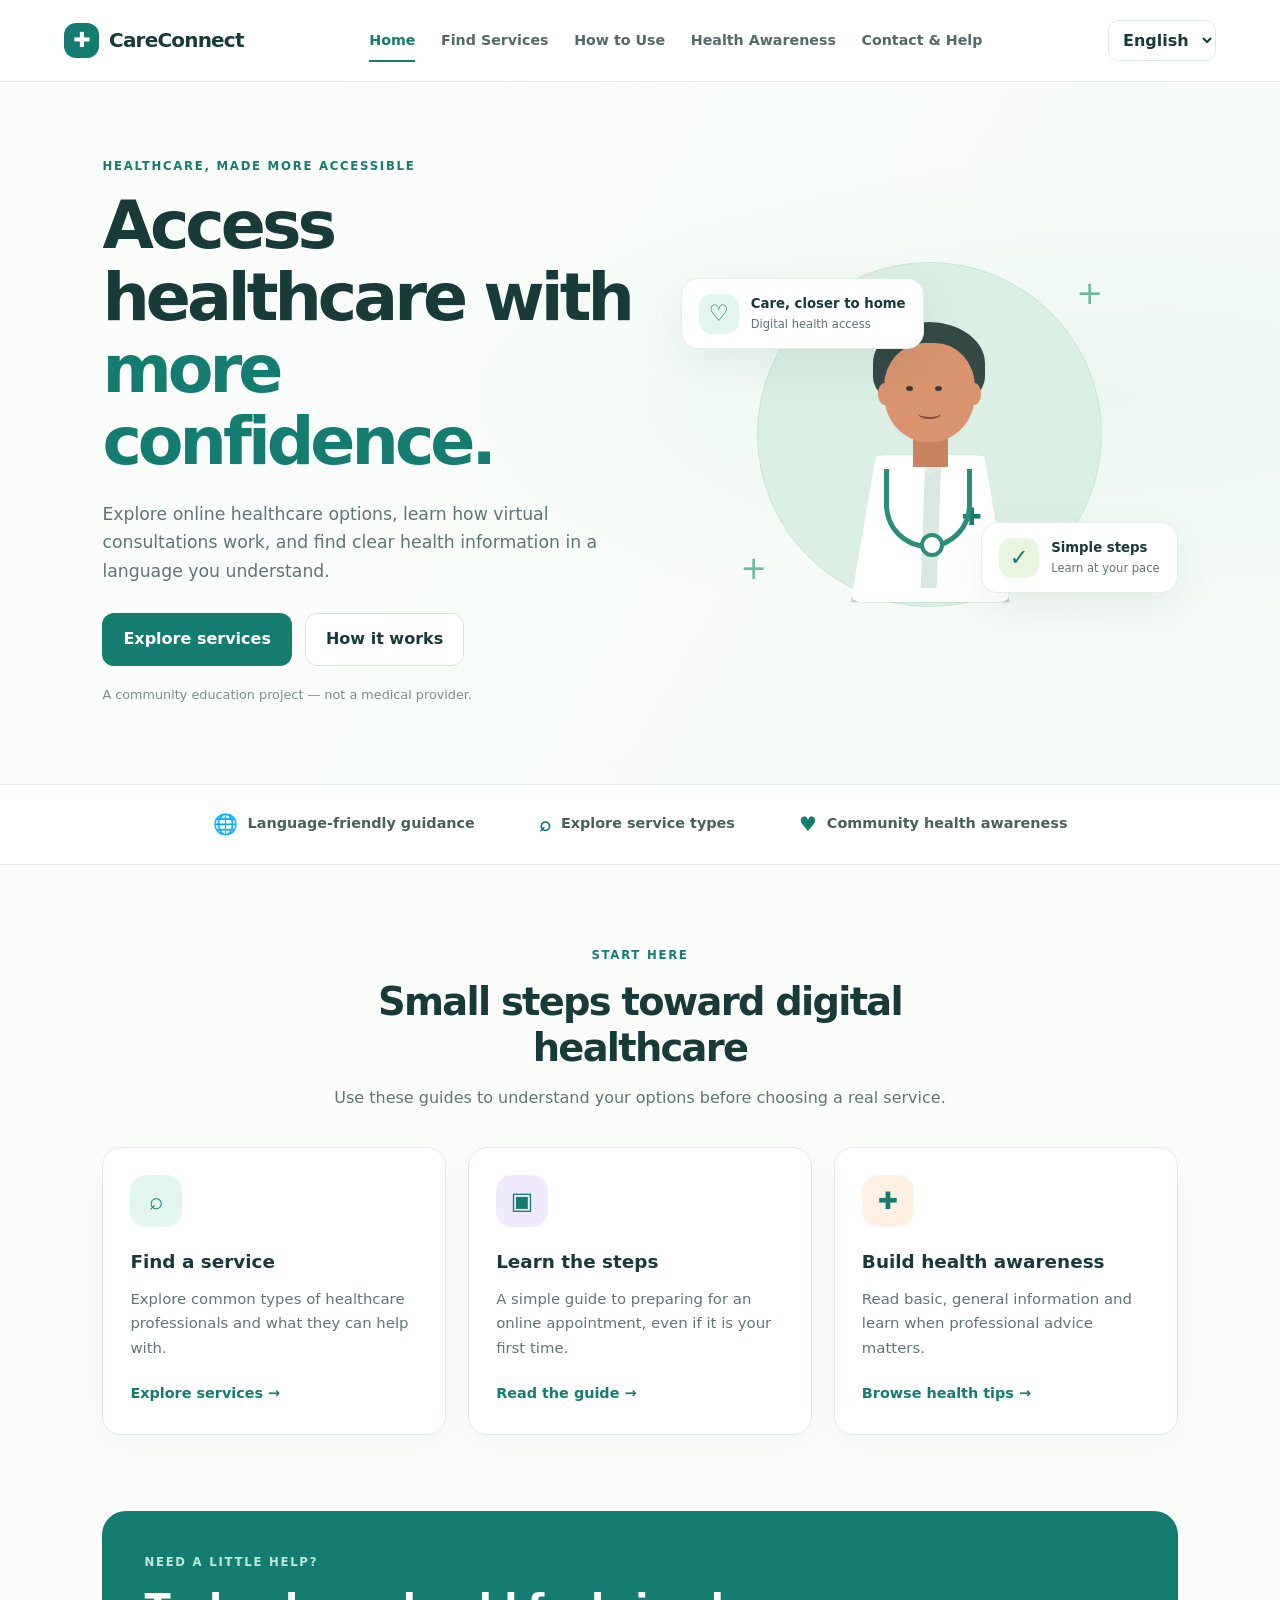
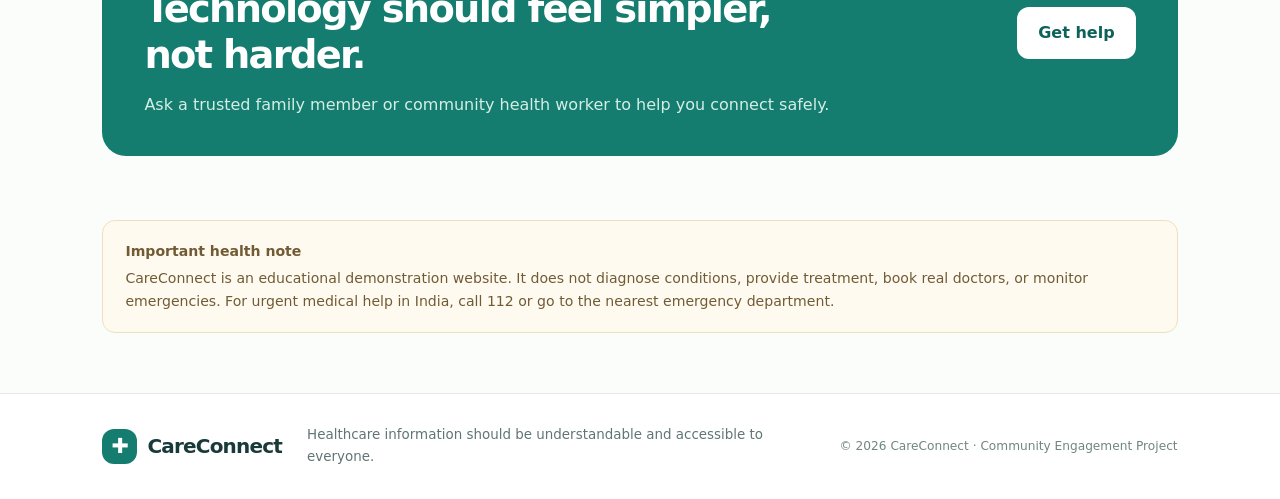
==== index.html @ b83cb115 "Website" ====
<!DOCTYPE html>
<html lang="en">
<head>
  <meta charset="UTF-8"><meta name="viewport" content="width=device-width, initial-scale=1.0">
  <meta name="description" content="CareConnect helps communities find online healthcare information and prepare for virtual consultations.">
  <title>CareConnect | Healthcare for Everyone</title><link rel="stylesheet" href="styles.css">
</head>
<body>
<header class="site-header"><a class="brand" href="index.html"><span class="brand-mark">✚</span> CareConnect</a>
<nav class="nav" id="mainNav"><a class="active" href="index.html" data-i18n="navHome">Home</a><a href="services.html" data-i18n="navServices">Find Services</a><a href="how-to-use.html" data-i18n="navHow">How to Use</a><a href="awareness.html" data-i18n="navAwareness">Health Awareness</a><a href="contact.html" data-i18n="navContact">Contact & Help</a></nav>
<div class="header-actions"><label class="sr-only" for="languageSelect">Language</label><select id="languageSelect" aria-label="Choose language"><option value="en">English</option><option value="hi">हिन्दी</option><option value="mr">मराठी</option></select><button class="menu-toggle" id="menuToggle" aria-label="Toggle navigation">☰</button></div></header>
<main>
<section class="hero"><div class="hero-copy"><span class="eyebrow" data-i18n="heroEyebrow">HEALTHCARE, MADE MORE ACCESSIBLE</span><h1 data-i18n="heroTitle">Access healthcare with <span>more confidence.</span></h1><p data-i18n="heroText">Explore online healthcare options, learn how virtual consultations work, and find clear health information in a language you understand.</p><div class="hero-actions"><a class="btn btn-primary" href="services.html" data-i18n="findCare">Explore services <span>→</span></a><a class="btn btn-outline" href="how-to-use.html" data-i18n="howWorks">How it works</a></div><p class="small-note" data-i18n="heroNote">A community education project — not a medical provider.</p></div><div class="hero-art" aria-hidden="true"><div class="art-circle"></div><div class="health-card card-top"><span class="card-icon">♡</span><div><strong>Care, closer to home</strong><small>Digital health access</small></div></div><div class="doctor-illustration"><div class="doctor-hair"></div><div class="doctor-face"><div class="eyes"></div><div class="smile"></div></div><div class="doctor-neck"></div><div class="doctor-coat"><span>✚</span></div><div class="stethoscope"></div></div><div class="health-card card-bottom"><span class="check-icon">✓</span><div><strong>Simple steps</strong><small>Learn at your pace</small></div></div><div class="plus plus-one">+</div><div class="plus plus-two">+</div></div></section>
<section class="trust-strip"><div><span class="trust-icon">🌐</span><span data-i18n="trust1">Language-friendly guidance</span></div><div><span class="trust-icon">⌕</span><span data-i18n="trust2">Explore service types</span></div><div><span class="trust-icon">♥</span><span data-i18n="trust3">Community health awareness</span></div></section>
<section class="section"><div class="section-heading"><span class="eyebrow" data-i18n="startHere">START HERE</span><h2 data-i18n="homeCardsTitle">Small steps toward digital healthcare</h2><p data-i18n="homeCardsText">Use these guides to understand your options before choosing a real service.</p></div><div class="feature-grid"><article class="feature-card"><div class="feature-icon mint">⌕</div><h3 data-i18n="card1Title">Find a service</h3><p data-i18n="card1Text">Explore common types of healthcare professionals and what they can help with.</p><a href="services.html" class="text-link" data-i18n="learnMore">Explore services →</a></article><article class="feature-card"><div class="feature-icon lavender">▣</div><h3 data-i18n="card2Title">Learn the steps</h3><p data-i18n="card2Text">A simple guide to preparing for an online appointment, even if it is your first time.</p><a href="how-to-use.html" class="text-link" data-i18n="readGuide">Read the guide →</a></article><article class="feature-card"><div class="feature-icon peach">✚</div><h3 data-i18n="card3Title">Build health awareness</h3><p data-i18n="card3Text">Read basic, general information and learn when professional advice matters.</p><a href="awareness.html" class="text-link" data-i18n="browseTips">Browse health tips →</a></article></div></section>
<section class="callout"><div><span class="eyebrow" data-i18n="needHelp">NEED A LITTLE HELP?</span><h2 data-i18n="calloutTitle">Technology should feel simpler, not harder.</h2><p data-i18n="calloutText">Ask a trusted family member or community health worker to help you connect safely.</p></div><a class="btn btn-light" href="contact.html" data-i18n="getHelp">Get help</a></section>
<section class="disclaimer"><strong data-i18n="important">Important health note</strong><p data-i18n="disclaimerText">CareConnect is an educational demonstration website. It does not diagnose conditions, provide treatment, book real doctors, or monitor emergencies. For urgent medical help in India, call 112 or go to the nearest emergency department.</p></section>
</main><footer class="site-footer"><a class="brand" href="index.html"><span class="brand-mark">✚</span> CareConnect</a><p data-i18n="footerText">Healthcare information should be understandable and accessible to everyone.</p><small>© 2026 CareConnect · Community Engagement Project</small></footer><script src="script.js"></script></body></html>
---- styles.css ----
:root{--ink:#183b39;--muted:#607574;--green:#147d70;--green-dark:#0d6259;--mint:#e3f5ef;--paper:#fbfdfb;--line:#e1eae6;--white:#fff;--peach:#fff0e4;--lavender:#f0eaff;--blue:#e8f2ff;--shadow:0 16px 45px rgba(24,59,57,.08)}*{box-sizing:border-box}html{scroll-behavior:smooth}body{margin:0;font-family:Inter,ui-sans-serif,system-ui,-apple-system,BlinkMacSystemFont,"Segoe UI",sans-serif;color:var(--ink);background:var(--paper);line-height:1.65}a{color:inherit;text-decoration:none}button,input,select,textarea{font:inherit}.site-header{height:auto;min-height:82px;padding:16px clamp(18px,5vw,76px);display:flex;align-items:center;justify-content:space-between;gap:24px;background:rgba(255,255,255,.94);border-bottom:1px solid var(--line);position:sticky;top:0;z-index:20;backdrop-filter:blur(14px)}.brand{display:inline-flex;align-items:center;gap:10px;font-weight:850;font-size:1.25rem;letter-spacing:-.04em;white-space:nowrap}.brand-mark{width:35px;height:35px;display:grid;place-items:center;color:#fff;background:var(--green);border-radius:12px;font-size:1.3rem}.nav{display:flex;align-items:center;gap:clamp(12px,2vw,28px)}.nav a{font-size:.89rem;color:#536b68;font-weight:650;white-space:nowrap}.nav a:hover,.nav a.active{color:var(--green)}.nav a.active{position:relative}.nav a.active:after{content:"";position:absolute;height:2px;background:var(--green);left:0;right:0;bottom:-10px}.header-actions{display:flex;align-items:center;gap:10px}.header-actions select{padding:9px 10px;border:1px solid var(--line);border-radius:10px;background:white;color:var(--ink);font-weight:650}.menu-toggle{display:none;border:1px solid var(--line);background:white;border-radius:10px;padding:8px 11px;color:var(--ink)}.hero{padding:70px clamp(20px,8vw,120px) 66px;display:grid;grid-template-columns:1.04fr .96fr;align-items:center;gap:40px;overflow:hidden;background:radial-gradient(ellipse at 86% 45%,#eaf7f0 0,transparent 43%),linear-gradient(120deg,#fbfdfb,#f6fbf8)}.hero-copy{max-width:610px}.eyebrow{font-size:.73rem;letter-spacing:.15em;font-weight:850;color:var(--green);display:inline-block;margin-bottom:14px}.hero h1,.page-hero h1{font-size:clamp(2.55rem,5.2vw,4.7rem);line-height:1.08;letter-spacing:-.06em;margin:0 0 22px;font-weight:850}.hero h1 span{color:var(--green)}.hero-copy>p,.page-hero>p{font-size:1.08rem;color:var(--muted);max-width:570px}.hero-actions{display:flex;gap:13px;flex-wrap:wrap;margin:28px 0 18px}.btn{display:inline-flex;justify-content:center;align-items:center;gap:10px;padding:12px 20px;border-radius:12px;border:1px solid transparent;font-weight:750;cursor:pointer;transition:transform .18s,background .18s}.btn:hover{transform:translateY(-2px)}.btn-primary{background:var(--green);color:white}.btn-primary:hover{background:var(--green-dark)}.btn-outline{background:white;color:var(--ink);border-color:#d6e4dd}.btn-light{background:white;color:var(--green-dark)}.small-note{font-size:.8rem!important;color:#7b908b!important}.hero-art{height:405px;position:relative;display:grid;place-items:center}.art-circle{position:absolute;width:345px;height:345px;border-radius:50%;background:#dcefe5;border:1px solid #c9e5d6}.doctor-illustration{position:relative;width:185px;height:285px;z-index:2;margin-top:60px}.doctor-hair{position:absolute;width:112px;height:83px;top:0;left:36px;background:#344a45;border-radius:52% 52% 35% 35%;z-index:2}.doctor-face{position:absolute;top:21px;left:47px;width:91px;height:99px;background:#d9946f;border-radius:44% 44% 48% 48%;z-index:3}.doctor-face:before{content:"";position:absolute;left:-6px;top:40px;width:13px;height:22px;background:#d9946f;border-radius:50%}.doctor-face:after{content:"";position:absolute;right:-6px;top:40px;width:13px;height:22px;background:#d9946f;border-radius:50%}.eyes{position:absolute;top:43px;left:22px;width:7px;height:5px;background:#3e3b35;border-radius:50%;box-shadow:29px 0 #3e3b35}.smile{position:absolute;left:34px;top:65px;width:23px;height:11px;border-bottom:2px solid #814d3d;border-radius:0 0 50% 50%}.doctor-neck{position:absolute;top:108px;left:76px;width:35px;height:37px;background:#c98361;z-index:1}.doctor-coat{position:absolute;top:133px;left:14px;width:159px;height:147px;background:#fff;border-radius:35px 35px 9px 9px;clip-path:polygon(16% 0,39% 0,50% 13%,61% 0,84% 0,100% 100%,0 100%);box-shadow:0 10px 20px #8cb7a0}.doctor-coat:before{content:"";position:absolute;left:72px;top:3px;width:16px;height:130px;background:#d9e8e0;transform:rotate(2deg)}.doctor-coat span{position:absolute;top:43px;right:28px;color:var(--green);font-size:1.5rem}.stethoscope{position:absolute;z-index:4;top:147px;left:47px;width:88px;height:80px;border:5px solid #2c8d7c;border-top:0;border-radius:0 0 45px 45px}.stethoscope:after{content:"";position:absolute;width:16px;height:16px;border:4px solid #2c8d7c;border-radius:50%;bottom:-13px;left:31px;background:#fff}.health-card{position:absolute;z-index:5;background:#fff;border:1px solid #e4eee8;border-radius:17px;padding:14px 17px;box-shadow:var(--shadow);display:flex;gap:12px;align-items:center}.health-card strong,.health-card small{display:block}.health-card strong{font-size:.83rem}.health-card small{font-size:.72rem;color:var(--muted)}.card-top{top:46px;left:0}.card-bottom{right:0;bottom:44px}.card-icon,.check-icon{display:grid;place-items:center;width:40px;height:40px;border-radius:13px;background:var(--mint);color:var(--green);font-size:1.4rem}.check-icon{background:#e8f5df}.plus{position:absolute;color:#6dbba3;font-size:2rem;font-weight:300}.plus-one{right:15%;top:35px}.plus-two{left:12%;bottom:42px}.trust-strip{display:flex;justify-content:center;gap:clamp(20px,5vw,75px);padding:23px 20px;border-top:1px solid var(--line);border-bottom:1px solid var(--line);background:white;flex-wrap:wrap}.trust-strip>div{display:flex;align-items:center;gap:10px;font-size:.9rem;color:#48615d;font-weight:700}.trust-icon{color:var(--green);font-size:1.25rem}.section{padding:76px clamp(20px,8vw,120px)}.section-heading{text-align:center;max-width:680px;margin:0 auto 36px}.section-heading h2,.callout h2,.info-panel h2{font-size:clamp(1.8rem,3vw,2.65rem);line-height:1.2;letter-spacing:-.045em;margin:0 0 14px}.section-heading p,.callout p,.info-panel p{color:var(--muted);margin:0}.feature-grid{display:grid;grid-template-columns:repeat(3,1fr);gap:22px}.feature-card,.service-card{padding:27px;border:1px solid var(--line);background:#fff;border-radius:19px;box-shadow:0 8px 30px rgba(24,59,57,.035)}.feature-icon,.service-icon{width:52px;height:52px;border-radius:16px;display:grid;place-items:center;font-size:1.5rem;color:var(--green);margin-bottom:20px}.mint{background:var(--mint)}.lavender{background:var(--lavender)}.peach{background:var(--peach)}.blue{background:var(--blue)}.feature-card h3{font-size:1.15rem;margin:0 0 9px}.feature-card p,.service-card p{color:var(--muted);font-size:.93rem;margin:0 0 20px}.text-link{color:var(--green);font-weight:800;font-size:.9rem}.callout{margin:0 clamp(20px,8vw,120px) 64px;background:var(--green);border-radius:24px;padding:37px 42px;color:white;display:flex;align-items:center;justify-content:space-between;gap:30px}.callout .eyebrow{color:#c0e9d8}.callout h2{max-width:660px}.callout p{color:#d5eee5;max-width:700px}.disclaimer{margin:0 clamp(20px,8vw,120px) 60px;padding:19px 22px;border-radius:13px;border:1px solid #f0dfbd;background:#fffaf0;color:#715b34;font-size:.88rem}.disclaimer p{margin:4px 0 0}.site-footer{border-top:1px solid var(--line);padding:30px clamp(20px,8vw,120px);display:grid;grid-template-columns:auto 1fr auto;align-items:center;gap:25px;background:white}.site-footer p{color:var(--muted);font-size:.84rem;margin:0}.site-footer small{color:#718681;font-size:.76rem}.page-hero{text-align:center;padding:70px 20px 54px;background:radial-gradient(ellipse at 50% 0,#e7f6ed 0,transparent 65%)}.page-hero h1{font-size:clamp(2.4rem,5vw,3.8rem);max-width:850px;margin:0 auto 16px}.page-hero>p{max-width:690px;margin:0 auto}.services-section{padding-top:25px}.search-panel{max-width:820px;margin:0 auto 32px;padding:23px;background:white;border:1px solid var(--line);border-radius:18px}.search-panel>label,.contact-form label{display:block;font-size:.88rem;font-weight:800;margin-bottom:8px}.search-row{display:flex;align-items:center;gap:10px}.search-row>span{font-size:1.6rem;color:var(--green)}.search-row input{flex:1;min-width:0;border:0;outline:0;padding:12px 4px;color:var(--ink)}.search-row input:focus{outline:2px solid #a8d8c6;outline-offset:4px;border-radius:5px}.muted{font-size:.8rem;color:var(--muted);margin:8px 0 0}.service-grid{display:grid;grid-template-columns:repeat(3,1fr);gap:18px}.service-card h2{font-size:1.1rem;margin:0 0 9px}.service-card p{min-height:90px}.tag{display:inline-block;border-radius:30px;background:#f0f7f3;color:#3d7667;padding:5px 10px;font-size:.72rem;font-weight:800}.empty-state{text-align:center;padding:45px;color:var(--muted)}.steps-list{max-width:900px;margin:0 auto;display:grid;gap:16px}.step-card{display:grid;grid-template-columns:55px 60px 1fr;gap:20px;align-items:center;padding:24px;border:1px solid var(--line);border-radius:18px;background:white}.step-number{font-weight:900;color:#7eb7a2;font-size:1.15rem}.step-symbol{width:56px;height:56px;display:grid;place-items:center;background:var(--mint);border-radius:17px;font-size:1.5rem}.step-card h2{font-size:1.13rem;margin:0 0 5px}.step-card p{color:var(--muted);margin:0;font-size:.92rem}.two-col{display:grid;grid-template-columns:1fr 1fr;gap:22px;padding-top:0}.info-panel{padding:30px;border-radius:20px;background:white;border:1px solid var(--line)}.info-panel ul{padding-left:20px;color:var(--muted)}.info-panel li{margin:10px 0}.soft-panel{background:#eef8f2}.two-col+.disclaimer{margin-top:0}.awareness-grid{display:grid;grid-template-columns:repeat(2,1fr);gap:22px}.awareness-card{border:1px solid var(--line);background:white;border-radius:20px;overflow:hidden}.awareness-art{height:155px;display:grid;place-items:center;font-size:3.4rem}.fever-art{background:#fff0e4}.diabetes-art{background:#e4f4ed}.hygiene-art{background:#f0eaff}.mental-art{background:#e8f2ff}.awareness-content{padding:25px}.awareness-content h2{font-size:1.25rem;margin:12px 0 8px}.awareness-content>p,.awareness-content details p{color:var(--muted);font-size:.92rem}.awareness-content details{border-top:1px solid var(--line);padding-top:12px;margin-top:15px}.awareness-content summary{cursor:pointer;font-weight:800;color:var(--green);font-size:.88rem}.contact-layout{padding-top:20px;display:grid;grid-template-columns:1.15fr .85fr;gap:28px;align-items:start}.contact-form{padding:30px;border:1px solid var(--line);border-radius:20px;background:white;box-shadow:var(--shadow)}.form-heading h2{font-size:1.5rem;margin:0 0 6px}.form-heading p{font-size:.85rem;color:var(--muted);margin:0 0 25px}.contact-form input,.contact-form select,.contact-form textarea{width:100%;padding:12px 13px;border:1px solid #dbe6e0;border-radius:10px;background:#fff;margin:0 0 18px;color:var(--ink)}.contact-form input:focus,.contact-form select:focus,.contact-form textarea:focus{outline:2px solid #a8d8c6;border-color:transparent}.contact-form textarea{resize:vertical}.contact-form button{width:100%}.form-status{font-size:.9rem;color:var(--green);font-weight:700}.contact-side{display:grid;gap:17px}.help-card{padding:24px;border:1px solid var(--line);background:white;border-radius:18px}.side-icon{font-size:1.7rem}.help-card h2{font-size:1.15rem;margin:8px 0}.help-card p,.help-card small{font-size:.88rem;color:var(--muted)}.emergency-card{background:#fff8f1;border-color:#f3dfca}.emergency-number{display:inline-block;font-size:2rem;font-weight:900;color:#a54c25;margin:0 0 8px}.sr-only{position:absolute;width:1px;height:1px;padding:0;margin:-1px;overflow:hidden;clip:rect(0,0,0,0);white-space:nowrap;border:0}[hidden]{display:none!important} @media(max-width:1050px){.site-header{flex-wrap:wrap}.nav{order:3;width:100%;justify-content:center}.hero{padding-top:55px}.service-grid{grid-template-columns:repeat(2,1fr)}.site-footer{grid-template-columns:1fr 1fr}.site-footer small{grid-column:1/-1}}@media(max-width:720px){.site-header{min-height:72px;padding:12px 18px;flex-wrap:nowrap}.header-actions{margin-left:auto}.menu-toggle{display:block}.nav{display:none;order:4;width:100%;flex-direction:column;align-items:stretch;gap:0;padding:6px 0 10px}.nav.open{display:flex}.nav a{padding:11px 4px;border-top:1px solid var(--line)}.nav a.active:after{display:none}.site-header:has(.nav.open){flex-wrap:wrap}.site-header:has(.nav.open) .nav{order:3}.hero{grid-template-columns:1fr;padding:48px 22px 35px;gap:5px}.hero h1{font-size:clamp(2.5rem,12vw,3.7rem)}.hero-art{height:335px;max-width:460px;width:100%;margin:auto;transform:scale(.88);transform-origin:center top}.art-circle{width:290px;height:290px}.doctor-illustration{transform:scale(.9)}.card-top{left:0;top:30px}.card-bottom{right:0;bottom:30px}.trust-strip{justify-content:flex-start;padding:20px 24px;gap:15px;flex-direction:column}.section{padding:55px 20px}.feature-grid,.service-grid,.awareness-grid,.two-col,.contact-layout{grid-template-columns:1fr}.service-card p{min-height:0}.callout{margin:0 20px 40px;padding:28px 25px;align-items:flex-start;flex-direction:column}.disclaimer{margin:0 20px 40px}.page-hero{padding:52px 22px 38px}.step-card{grid-template-columns:38px 48px 1fr;gap:12px;padding:18px 14px}.step-symbol{width:46px;height:46px;font-size:1.2rem}.step-card h2{font-size:1rem}.step-card p{font-size:.86rem}.site-footer{grid-template-columns:1fr;gap:12px;padding:25px 20px}.site-footer small{grid-column:auto}.contact-form{padding:22px}.search-panel{padding:17px}.search-row{flex-wrap:wrap}.search-row input{flex:1 1 65%}.search-row .btn{padding:8px 12px}}@media(prefers-reduced-motion:reduce){html{scroll-behavior:auto}*,*:before,*:after{transition:none!important}}
.appointment-demo{margin:38px auto 0;max-width:1050px;padding:30px;border:1px solid var(--line);border-radius:20px;background:#f0f8f3;display:grid;grid-template-columns:1fr 1fr;gap:30px;align-items:start}.appointment-demo h2{font-size:1.7rem;line-height:1.2;letter-spacing:-.04em;margin:0 0 12px}.appointment-demo p{color:var(--muted);font-size:.93rem}.appointment-form{display:grid;gap:8px}.appointment-form label{font-size:.85rem;font-weight:800}.appointment-form input,.appointment-form select{width:100%;padding:11px 12px;border:1px solid #d6e4dd;border-radius:10px;background:white;color:var(--ink);margin-bottom:8px}.modal-backdrop{position:fixed;inset:0;z-index:100;background:rgba(13,38,34,.55);display:grid;place-items:center;padding:20px}.modal-card{position:relative;max-width:430px;width:100%;background:white;border-radius:22px;padding:34px;text-align:center;box-shadow:0 24px 80px rgba(0,0,0,.2)}.modal-success{margin:0 auto 15px;width:58px;height:58px;border-radius:50%;display:grid;place-items:center;background:var(--mint);color:var(--green);font-size:2rem;font-weight:900}.modal-card h2{margin:0 0 10px}.modal-card p{color:var(--muted)}.modal-close{position:absolute;right:13px;top:10px;border:0;background:transparent;font-size:1.8rem;color:var(--muted);cursor:pointer}.modal-card .btn{margin-top:10px;min-width:120px}
@media(max-width:720px){.appointment-demo{grid-template-columns:1fr;padding:22px;margin-top:28px}}
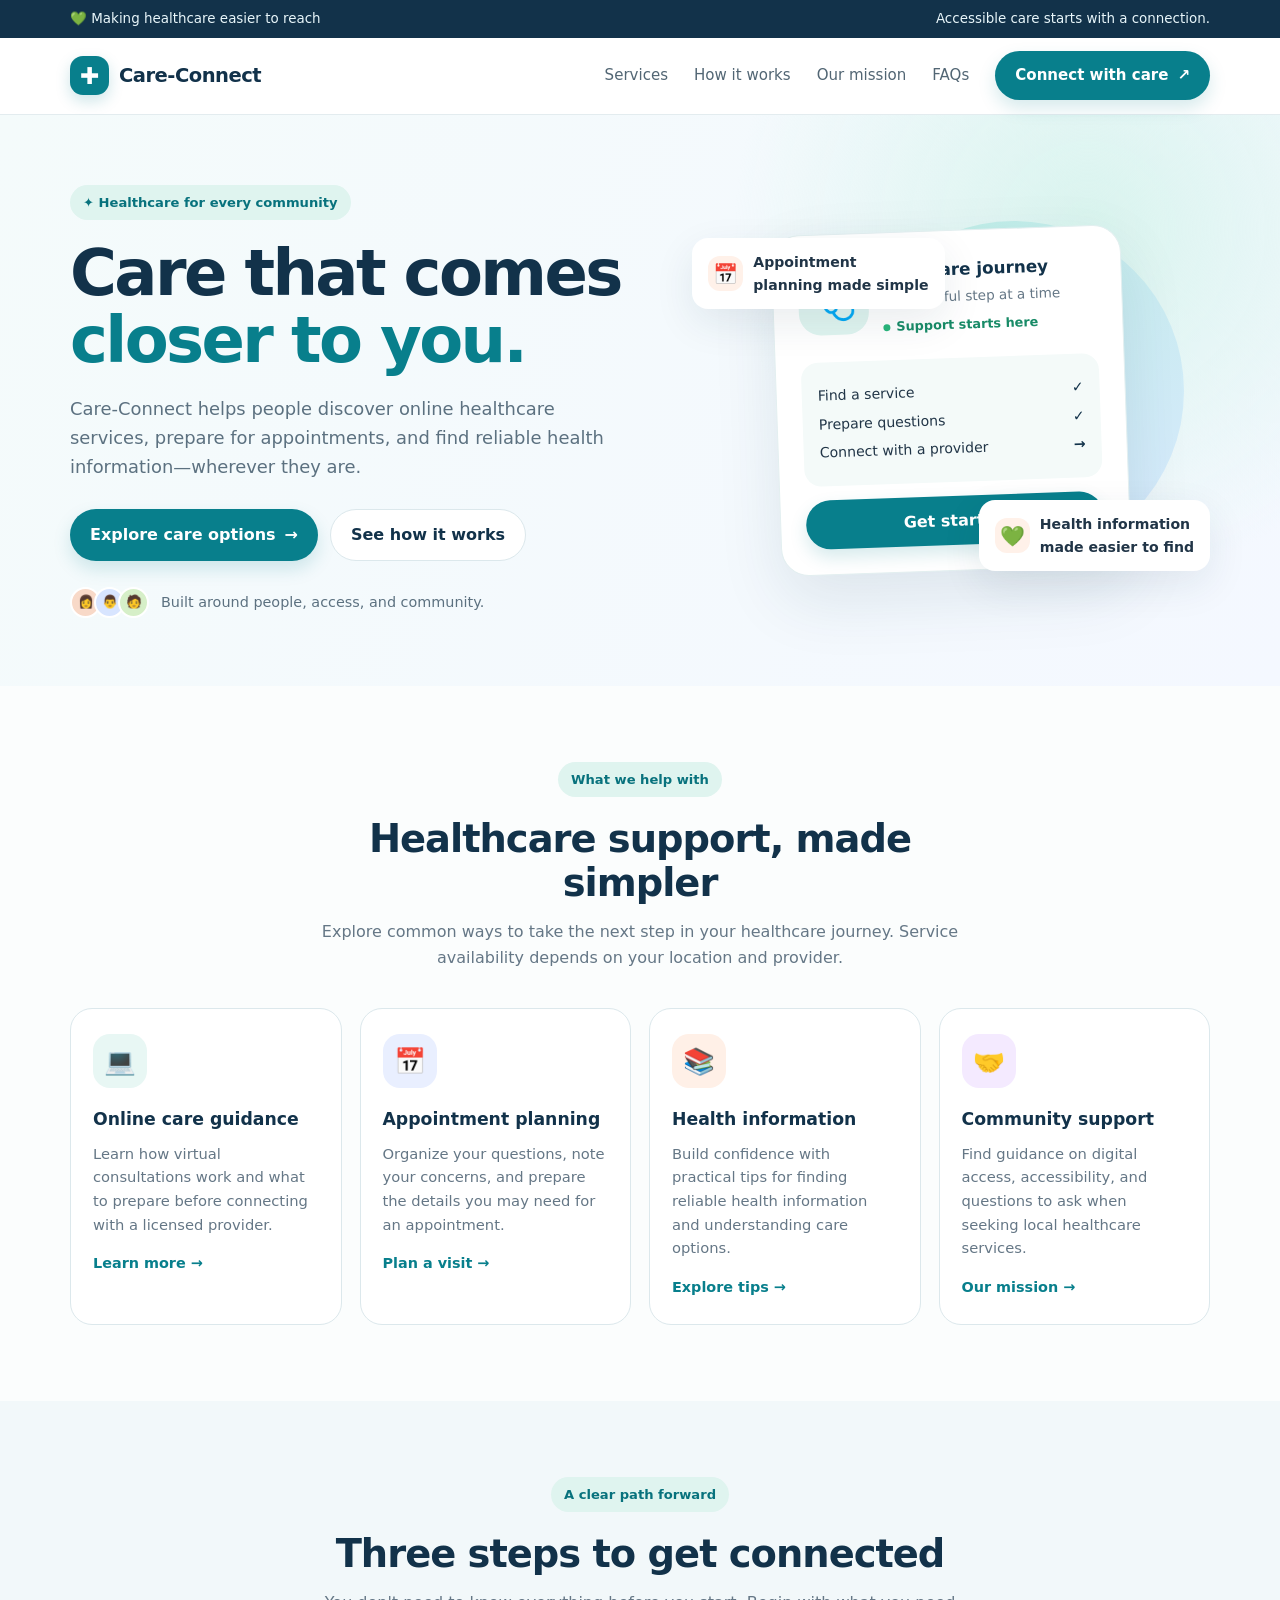
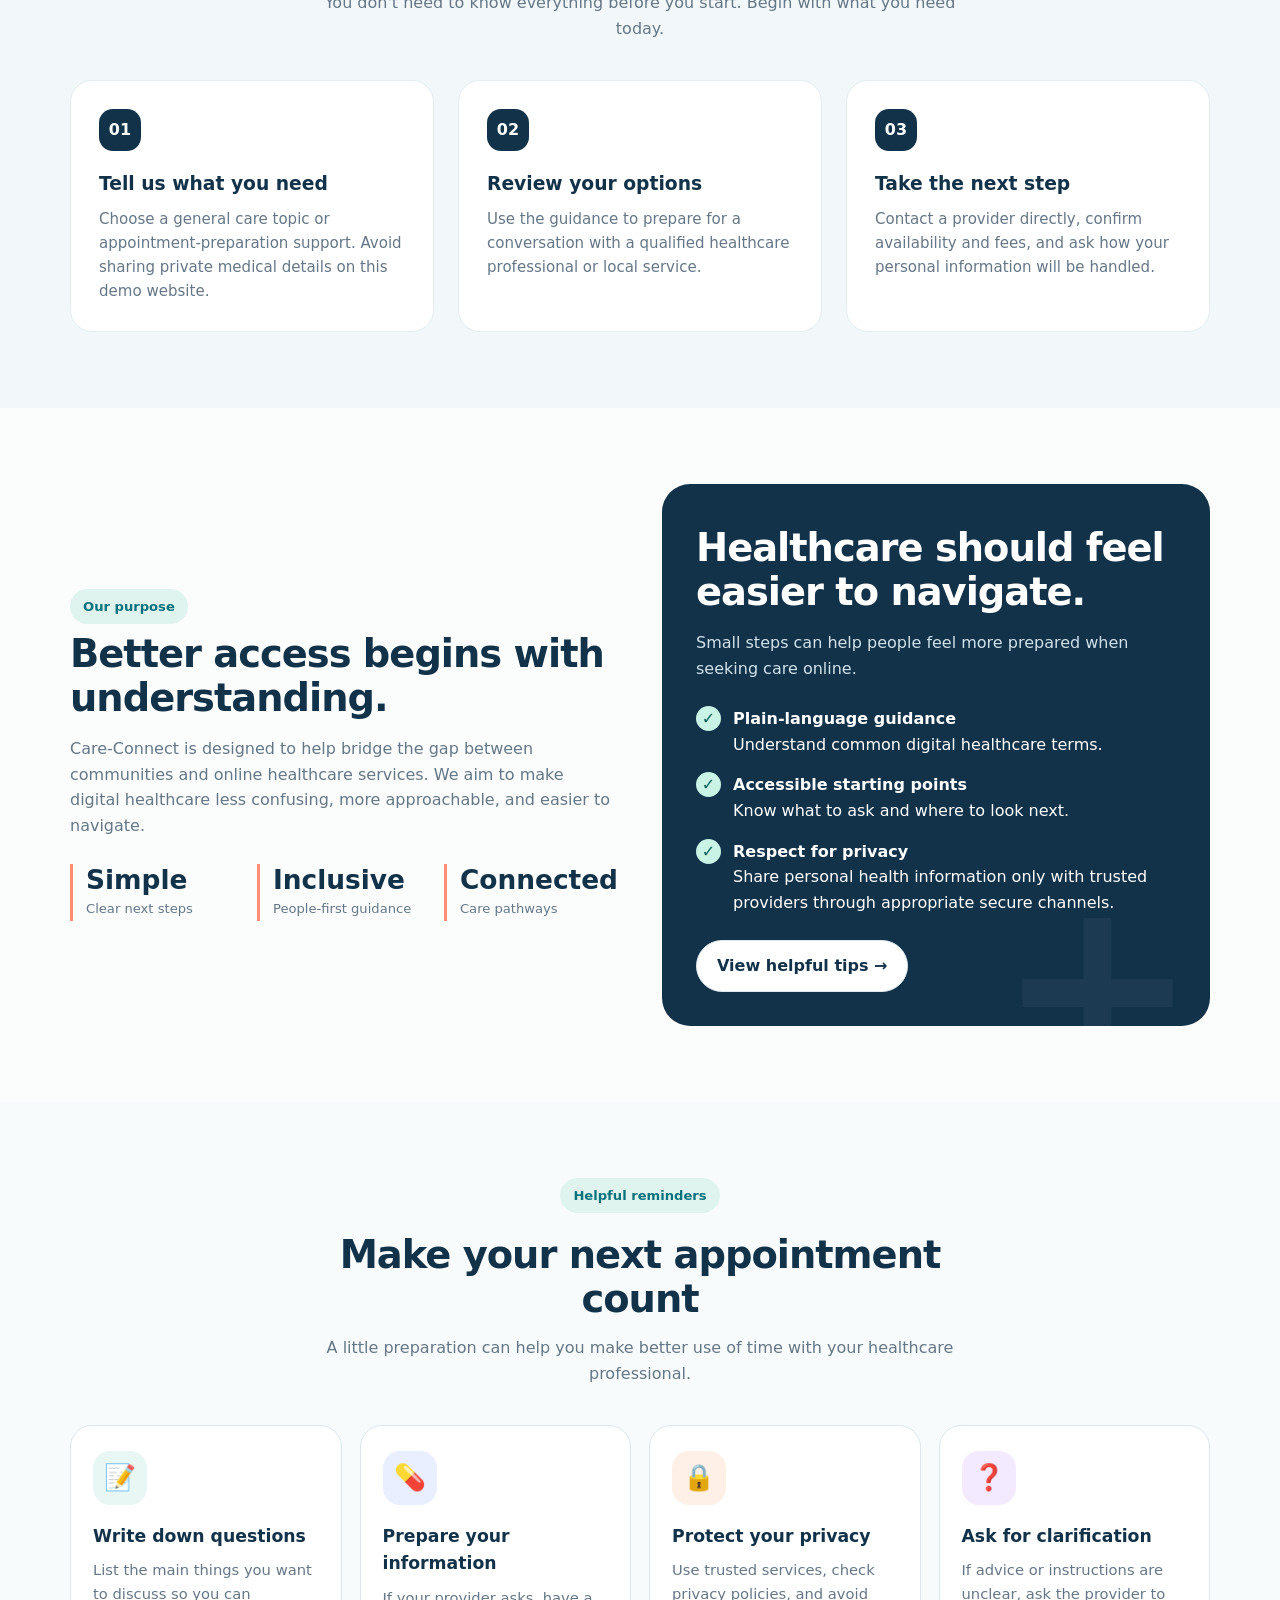
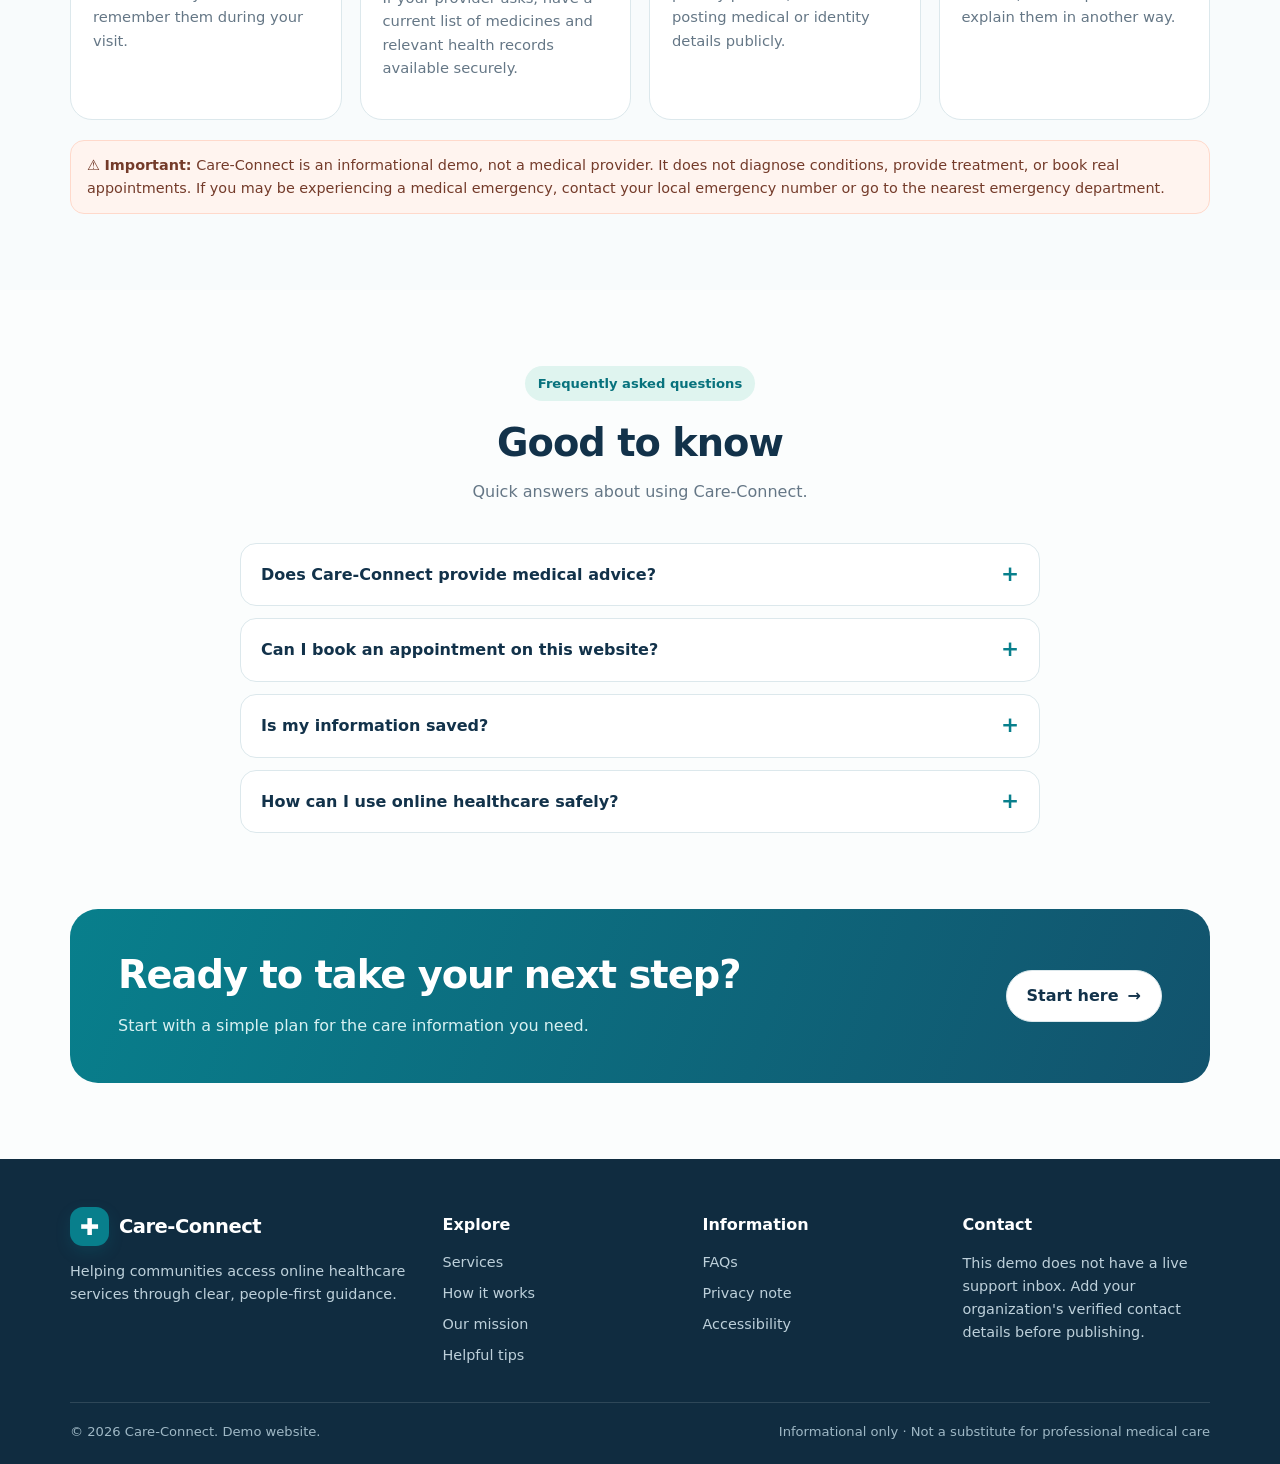
==== commit d44f554c: "Website" ====
--- a/index.html
+++ b/index.html
@@ -1,18 +1,311 @@
 <!DOCTYPE html>
 <html lang="en">
 <head>
-  <meta charset="UTF-8"><meta name="viewport" content="width=device-width, initial-scale=1.0">
-  <meta name="description" content="CareConnect helps communities find online healthcare information and prepare for virtual consultations.">
-  <title>CareConnect | Healthcare for Everyone</title><link rel="stylesheet" href="styles.css">
+  <meta charset="UTF-8">
+  <meta name="viewport" content="width=device-width, initial-scale=1.0">
+  <meta name="description" content="Care-Connect helps communities discover online healthcare services, prepare for appointments, and find trusted health information.">
+  <title>Care-Connect | Healthcare, connected</title>
+  <style>
+    :root{
+      --navy:#12324a; --teal:#087f8c; --mint:#e8f7f4; --sky:#eef6ff;
+      --ink:#213547; --muted:#657786; --white:#fff; --line:#dce8ec;
+      --coral:#ff8d75; --shadow:0 14px 40px rgba(18,50,74,.09);
+      --radius:22px;
+    }
+    *{box-sizing:border-box}
+    html{scroll-behavior:smooth}
+    body{margin:0;font-family:Inter,ui-sans-serif,system-ui,-apple-system,BlinkMacSystemFont,"Segoe UI",sans-serif;color:var(--ink);background:#fbfdfd;line-height:1.6}
+    a{color:inherit;text-decoration:none}
+    button,input,select,textarea{font:inherit}
+    button,a{ -webkit-tap-highlight-color:transparent }
+    .container{width:min(1140px,92%);margin-inline:auto}
+    .topbar{background:var(--navy);color:#e8f6fa;font-size:.84rem;padding:8px 0}
+    .topbar .container{display:flex;justify-content:space-between;gap:12px;flex-wrap:wrap}
+    header{position:sticky;top:0;z-index:20;background:rgba(255,255,255,.94);backdrop-filter:blur(14px);border-bottom:1px solid rgba(220,232,236,.8)}
+    .nav{height:76px;display:flex;align-items:center;justify-content:space-between;gap:24px}
+    .brand{display:flex;align-items:center;gap:10px;font-weight:850;color:var(--navy);font-size:1.22rem;letter-spacing:-.5px}
+    .brand-mark{width:39px;height:39px;border-radius:13px;background:var(--teal);display:grid;place-items:center;color:white;font-size:1.45rem;box-shadow:0 6px 15px #087f8c33}
+    .navlinks{display:flex;align-items:center;gap:26px;color:#526674;font-size:.94rem}
+    .navlinks a:hover{color:var(--teal)}
+    .btn{border:0;border-radius:999px;padding:12px 20px;display:inline-flex;align-items:center;justify-content:center;gap:9px;font-weight:750;cursor:pointer;transition:transform .18s,box-shadow .18s,background .18s}
+    .btn:hover{transform:translateY(-2px)}
+    .btn-primary{background:var(--teal);color:white;box-shadow:0 8px 18px #087f8c2a}
+    .btn-primary:hover{background:#066b76}
+    .btn-light{background:white;color:var(--navy);border:1px solid var(--line)}
+    .menu-toggle{display:none;background:none;border:0;color:var(--navy);font-size:1.7rem}
+    .hero{padding:70px 0 68px;overflow:hidden;background:radial-gradient(circle at 85% 20%,#d9f4ee 0,transparent 30%),linear-gradient(120deg,#f4fbfb,#f4f8ff)}
+    .hero-grid{display:grid;grid-template-columns:1.05fr .95fr;align-items:center;gap:50px}
+    .eyebrow{display:inline-flex;align-items:center;gap:8px;background:#dff4ef;color:#08727d;padding:7px 13px;border-radius:999px;font-size:.82rem;font-weight:800}
+    h1{font-size:clamp(2.55rem,5vw,4.5rem);line-height:1.06;letter-spacing:-2.6px;color:var(--navy);margin:20px 0}
+    h1 span{color:var(--teal)}
+    .hero-copy{font-size:1.12rem;color:#5c7180;max-width:540px}
+    .hero-actions{display:flex;gap:12px;flex-wrap:wrap;margin:28px 0 26px}
+    .trustline{display:flex;align-items:center;gap:12px;color:#5c7180;font-size:.9rem}
+    .avatars{display:flex}
+    .avatar{width:31px;height:31px;border-radius:50%;border:2px solid white;background:#bde8df;display:grid;place-items:center;margin-left:-7px;font-size:.8rem}
+    .avatar:first-child{margin-left:0;background:#f8d9c8}.avatar:nth-child(2){background:#d8e5ff}.avatar:nth-child(3){background:#d6efc8}
+    .hero-art{position:relative;min-height:410px;display:grid;place-items:center}
+    .art-orb{position:absolute;width:340px;height:340px;border-radius:50%;background:linear-gradient(145deg,#bceee4,#d9eaff);right:5%;top:6%}
+    .doctor-card{position:relative;z-index:1;width:min(350px,88%);background:white;border:1px solid #e3eff0;border-radius:28px;padding:25px;box-shadow:0 25px 65px #15384b1a;transform:rotate(-2deg)}
+    .doctor-top{display:flex;align-items:center;gap:14px}
+    .doctor-icon{width:70px;height:70px;border-radius:22px;background:#e0f5f0;display:grid;place-items:center;font-size:2.4rem}
+    .doctor-top h3{margin:0;color:var(--navy);font-size:1.05rem}
+    .doctor-top p{margin:3px 0;color:var(--muted);font-size:.85rem}
+    .online{display:inline-flex;align-items:center;gap:6px;color:#188b67;font-size:.8rem;font-weight:750}
+    .online:before{content:"";width:7px;height:7px;background:#29b67b;border-radius:50%}
+    .appointment-mini{background:#f4faf9;border-radius:17px;padding:16px;margin:22px 0 14px}
+    .appointment-mini .line{display:flex;justify-content:space-between;gap:10px;margin:6px 0;font-size:.88rem}
+    .appointment-mini strong{color:var(--navy)}
+    .full{width:100%}
+    .float-note{position:absolute;z-index:2;display:flex;align-items:center;gap:10px;background:white;padding:13px 16px;border-radius:16px;box-shadow:var(--shadow);font-size:.88rem;font-weight:750}
+    .float-note .emoji{width:35px;height:35px;display:grid;place-items:center;border-radius:12px;background:#fff1e9;font-size:1.25rem}
+    .note-one{top:42px;left:0}.note-two{bottom:35px;right:0}
+    section{padding:76px 0}
+    .section-head{text-align:center;max-width:650px;margin:0 auto 38px}
+    .section-head .eyebrow{margin-bottom:12px}
+    h2{font-size:clamp(1.9rem,3vw,2.7rem);letter-spacing:-1px;line-height:1.15;color:var(--navy);margin:8px 0 14px}
+    .section-head p{color:var(--muted);margin:0}
+    .services-grid{display:grid;grid-template-columns:repeat(4,1fr);gap:18px}
+    .service-card{background:white;border:1px solid var(--line);padding:25px 22px;border-radius:var(--radius);transition:transform .2s,box-shadow .2s}
+    .service-card:hover{transform:translateY(-5px);box-shadow:var(--shadow)}
+    .service-icon{width:54px;height:54px;border-radius:17px;display:grid;place-items:center;font-size:1.6rem;margin-bottom:18px;background:var(--mint)}
+    .service-card:nth-child(2) .service-icon{background:#e9efff}.service-card:nth-child(3) .service-icon{background:#fff0e7}.service-card:nth-child(4) .service-icon{background:#f4eaff}
+    .service-card h3{margin:0 0 8px;color:var(--navy);font-size:1.08rem}
+    .service-card p{font-size:.92rem;color:var(--muted);margin:0 0 14px}
+    .text-link{color:var(--teal);font-weight:800;font-size:.9rem}
+    .how{background:#f2f8fa}
+    .steps{display:grid;grid-template-columns:repeat(3,1fr);gap:24px;counter-reset:steps}
+    .step{background:white;border-radius:var(--radius);padding:28px;border:1px solid #e4eef1}
+    .step-num{width:42px;height:42px;border-radius:14px;background:var(--navy);color:white;display:grid;place-items:center;font-weight:850;margin-bottom:18px}
+    .step h3{margin:0 0 8px;color:var(--navy)}
+    .step p{margin:0;color:var(--muted);font-size:.94rem}
+    .community-grid{display:grid;grid-template-columns:1fr 1fr;gap:44px;align-items:center}
+    .community-panel{background:var(--navy);color:white;border-radius:28px;padding:34px;position:relative;overflow:hidden}
+    .community-panel:after{content:"+";position:absolute;right:12px;bottom:-80px;font-size:15rem;line-height:1;color:#ffffff0b;font-weight:900}
+    .community-panel h2{color:white}.community-panel p{color:#d0e2eb}
+    .community-list{display:grid;gap:15px;margin:25px 0;position:relative;z-index:1}
+    .community-list div{display:flex;gap:12px;align-items:flex-start}
+    .check{flex:0 0 25px;height:25px;border-radius:50%;display:grid;place-items:center;background:#c8f3e5;color:#075d58;font-weight:900}
+    .stats{display:grid;grid-template-columns:repeat(3,1fr);gap:14px;margin-top:25px}
+    .stat{border-left:3px solid var(--coral);padding-left:13px}
+    .stat strong{display:block;font-size:1.65rem;color:var(--navy);line-height:1.2}
+    .stat span{font-size:.82rem;color:var(--muted)}
+    .faq-list{max-width:800px;margin:auto;display:grid;gap:12px}
+    details{border:1px solid var(--line);border-radius:16px;background:white;padding:0 20px}
+    summary{cursor:pointer;list-style:none;padding:18px 28px 18px 0;font-weight:800;color:var(--navy);position:relative}
+    summary::-webkit-details-marker{display:none}
+    summary:after{content:"+";position:absolute;right:0;font-size:1.35rem;color:var(--teal);top:13px}
+    details[open] summary:after{content:"−"}
+    details p{color:var(--muted);margin:0 0 18px}
+    .cta{padding:0 0 76px}
+    .cta-inner{border-radius:28px;background:linear-gradient(110deg,#087f8c,#12536d);padding:44px 48px;color:white;display:flex;align-items:center;justify-content:space-between;gap:25px}
+    .cta h2{color:white;margin-top:0}.cta p{color:#d8f1f2;margin-bottom:0}
+    footer{background:#102c40;color:#d2e2ea;padding:48px 0 22px}
+    .footer-grid{display:grid;grid-template-columns:1.5fr 1fr 1fr 1.1fr;gap:35px}
+    footer .brand{color:white;margin-bottom:14px}
+    footer p,footer a{font-size:.9rem;color:#bdd0da}
+    footer h4{color:white;margin:5px 0 13px}
+    .footer-links{display:grid;gap:8px}
+    .footer-links a:hover{color:white}
+    .footer-bottom{border-top:1px solid #ffffff20;margin-top:35px;padding-top:18px;display:flex;justify-content:space-between;gap:15px;flex-wrap:wrap;font-size:.82rem;color:#9fb8c5}
+    .emergency{background:#fff4ef;border:1px solid #ffd9cb;color:#743b2a;padding:13px 16px;border-radius:14px;font-size:.9rem;margin-top:20px}
+    .modal-backdrop{display:none;position:fixed;inset:0;background:#0b2438a8;z-index:100;align-items:center;justify-content:center;padding:20px}
+    .modal-backdrop.show{display:flex}
+    .modal{width:min(560px,100%);max-height:90vh;overflow:auto;background:white;border-radius:24px;padding:28px;box-shadow:0 20px 70px #0003}
+    .modal-head{display:flex;justify-content:space-between;align-items:center;gap:15px}
+    .modal-head h2{font-size:1.65rem;margin:0}
+    .close{border:0;background:#edf4f5;border-radius:50%;width:38px;height:38px;cursor:pointer;font-size:1.4rem}
+    .form-grid{display:grid;grid-template-columns:1fr 1fr;gap:14px;margin-top:20px}
+    .field{display:grid;gap:6px}.field.fullrow{grid-column:1/-1}
+    .field label{font-size:.88rem;font-weight:750;color:var(--navy)}
+    .field input,.field select,.field textarea{width:100%;padding:12px 13px;border:1px solid #cfdee3;border-radius:12px;background:#fbfdfd;outline:none}
+    .field input:focus,.field select:focus,.field textarea:focus{border-color:var(--teal);box-shadow:0 0 0 3px #087f8c1b}
+    .form-note{font-size:.8rem;color:var(--muted)}
+    .toast{display:none;margin-top:14px;background:#e6f8ef;color:#126444;padding:12px 14px;border-radius:12px;font-size:.9rem}
+    .toast.show{display:block}
+    @media(max-width:900px){
+      .hero-grid{gap:20px}.services-grid{grid-template-columns:repeat(2,1fr)}.footer-grid{grid-template-columns:1fr 1fr}
+      .navlinks{gap:15px}.hero-art{min-height:350px}.art-orb{width:290px;height:290px}
+    }
+    @media(max-width:680px){
+      .topbar .container{justify-content:center;text-align:center}.nav{height:66px}.menu-toggle{display:block}.navlinks{display:none;position:absolute;top:66px;left:0;right:0;background:white;padding:18px 4%;border-bottom:1px solid var(--line);flex-direction:column;align-items:stretch;gap:16px}.navlinks.open{display:flex}.navlinks .btn{width:100%}
+      .hero{padding:48px 0 40px}.hero-grid,.community-grid{grid-template-columns:1fr}.hero-art{min-height:360px}.note-one{left:0;top:18px}.note-two{right:0;bottom:10px}
+      section{padding:58px 0}.services-grid,.steps{grid-template-columns:1fr}.service-card{padding:23px}.community-panel{padding:27px}.stats{gap:8px}.stat strong{font-size:1.35rem}.cta-inner{padding:30px 25px;display:block}.cta-inner .btn{margin-top:22px}.footer-grid{grid-template-columns:1fr 1fr;gap:25px}.form-grid{grid-template-columns:1fr}.field.fullrow{grid-column:auto}
+      h1{letter-spacing:-1.5px}.hero-copy{font-size:1rem}
+    }
+    @media(prefers-reduced-motion:reduce){html{scroll-behavior:auto}*,*:before,*:after{transition:none!important}}
+  </style>
 </head>
 <body>
-<header class="site-header"><a class="brand" href="index.html"><span class="brand-mark">✚</span> CareConnect</a>
-<nav class="nav" id="mainNav"><a class="active" href="index.html" data-i18n="navHome">Home</a><a href="services.html" data-i18n="navServices">Find Services</a><a href="how-to-use.html" data-i18n="navHow">How to Use</a><a href="awareness.html" data-i18n="navAwareness">Health Awareness</a><a href="contact.html" data-i18n="navContact">Contact & Help</a></nav>
-<div class="header-actions"><label class="sr-only" for="languageSelect">Language</label><select id="languageSelect" aria-label="Choose language"><option value="en">English</option><option value="hi">हिन्दी</option><option value="mr">मराठी</option></select><button class="menu-toggle" id="menuToggle" aria-label="Toggle navigation">☰</button></div></header>
-<main>
-<section class="hero"><div class="hero-copy"><span class="eyebrow" data-i18n="heroEyebrow">HEALTHCARE, MADE MORE ACCESSIBLE</span><h1 data-i18n="heroTitle">Access healthcare with <span>more confidence.</span></h1><p data-i18n="heroText">Explore online healthcare options, learn how virtual consultations work, and find clear health information in a language you understand.</p><div class="hero-actions"><a class="btn btn-primary" href="services.html" data-i18n="findCare">Explore services <span>→</span></a><a class="btn btn-outline" href="how-to-use.html" data-i18n="howWorks">How it works</a></div><p class="small-note" data-i18n="heroNote">A community education project — not a medical provider.</p></div><div class="hero-art" aria-hidden="true"><div class="art-circle"></div><div class="health-card card-top"><span class="card-icon">♡</span><div><strong>Care, closer to home</strong><small>Digital health access</small></div></div><div class="doctor-illustration"><div class="doctor-hair"></div><div class="doctor-face"><div class="eyes"></div><div class="smile"></div></div><div class="doctor-neck"></div><div class="doctor-coat"><span>✚</span></div><div class="stethoscope"></div></div><div class="health-card card-bottom"><span class="check-icon">✓</span><div><strong>Simple steps</strong><small>Learn at your pace</small></div></div><div class="plus plus-one">+</div><div class="plus plus-two">+</div></div></section>
-<section class="trust-strip"><div><span class="trust-icon">🌐</span><span data-i18n="trust1">Language-friendly guidance</span></div><div><span class="trust-icon">⌕</span><span data-i18n="trust2">Explore service types</span></div><div><span class="trust-icon">♥</span><span data-i18n="trust3">Community health awareness</span></div></section>
-<section class="section"><div class="section-heading"><span class="eyebrow" data-i18n="startHere">START HERE</span><h2 data-i18n="homeCardsTitle">Small steps toward digital healthcare</h2><p data-i18n="homeCardsText">Use these guides to understand your options before choosing a real service.</p></div><div class="feature-grid"><article class="feature-card"><div class="feature-icon mint">⌕</div><h3 data-i18n="card1Title">Find a service</h3><p data-i18n="card1Text">Explore common types of healthcare professionals and what they can help with.</p><a href="services.html" class="text-link" data-i18n="learnMore">Explore services →</a></article><article class="feature-card"><div class="feature-icon lavender">▣</div><h3 data-i18n="card2Title">Learn the steps</h3><p data-i18n="card2Text">A simple guide to preparing for an online appointment, even if it is your first time.</p><a href="how-to-use.html" class="text-link" data-i18n="readGuide">Read the guide →</a></article><article class="feature-card"><div class="feature-icon peach">✚</div><h3 data-i18n="card3Title">Build health awareness</h3><p data-i18n="card3Text">Read basic, general information and learn when professional advice matters.</p><a href="awareness.html" class="text-link" data-i18n="browseTips">Browse health tips →</a></article></div></section>
-<section class="callout"><div><span class="eyebrow" data-i18n="needHelp">NEED A LITTLE HELP?</span><h2 data-i18n="calloutTitle">Technology should feel simpler, not harder.</h2><p data-i18n="calloutText">Ask a trusted family member or community health worker to help you connect safely.</p></div><a class="btn btn-light" href="contact.html" data-i18n="getHelp">Get help</a></section>
-<section class="disclaimer"><strong data-i18n="important">Important health note</strong><p data-i18n="disclaimerText">CareConnect is an educational demonstration website. It does not diagnose conditions, provide treatment, book real doctors, or monitor emergencies. For urgent medical help in India, call 112 or go to the nearest emergency department.</p></section>
-</main><footer class="site-footer"><a class="brand" href="index.html"><span class="brand-mark">✚</span> CareConnect</a><p data-i18n="footerText">Healthcare information should be understandable and accessible to everyone.</p><small>© 2026 CareConnect · Community Engagement Project</small></footer><script src="script.js"></script></body></html>+  <div class="topbar"><div class="container"><span>💚 Making healthcare easier to reach</span><span>Accessible care starts with a connection.</span></div></div>
+  <header>
+    <div class="container nav">
+      <a class="brand" href="#home" aria-label="Care-Connect home"><span class="brand-mark">✚</span>Care-Connect</a>
+      <button class="menu-toggle" id="menuToggle" aria-label="Open navigation" aria-expanded="false">☰</button>
+      <nav class="navlinks" id="navLinks" aria-label="Main navigation">
+        <a href="#services">Services</a><a href="#how-it-works">How it works</a><a href="#community">Our mission</a><a href="#faq">FAQs</a>
+        <button class="btn btn-primary" data-open-modal>Connect with care <span>↗</span></button>
+      </nav>
+    </div>
+  </header>
+
+  <main>
+    <section class="hero" id="home">
+      <div class="container hero-grid">
+        <div>
+          <span class="eyebrow">✦ Healthcare for every community</span>
+          <h1>Care that comes <span>closer to you.</span></h1>
+          <p class="hero-copy">Care-Connect helps people discover online healthcare services, prepare for appointments, and find reliable health information—wherever they are.</p>
+          <div class="hero-actions"><button class="btn btn-primary" data-open-modal>Explore care options <span>→</span></button><a class="btn btn-light" href="#how-it-works">See how it works</a></div>
+          <div class="trustline"><div class="avatars"><span class="avatar">👩</span><span class="avatar">👨</span><span class="avatar">🧑</span></div><span>Built around people, access, and community.</span></div>
+        </div>
+        <div class="hero-art" aria-label="Illustration of a virtual healthcare appointment">
+          <div class="art-orb"></div>
+          <div class="float-note note-one"><span class="emoji">📅</span><span>Appointment<br><strong>planning made simple</strong></span></div>
+          <div class="doctor-card">
+            <div class="doctor-top"><div class="doctor-icon">🩺</div><div><h3>Your care journey</h3><p>One helpful step at a time</p><span class="online">Support starts here</span></div></div>
+            <div class="appointment-mini"><div class="line"><span>Find a service</span><strong>✓</strong></div><div class="line"><span>Prepare questions</span><strong>✓</strong></div><div class="line"><span>Connect with a provider</span><strong>→</strong></div></div>
+            <button class="btn btn-primary full" data-open-modal>Get started</button>
+          </div>
+          <div class="float-note note-two"><span class="emoji">💚</span><span>Health information<br><strong>made easier to find</strong></span></div>
+        </div>
+      </div>
+    </section>
+
+    <section id="services">
+      <div class="container">
+        <div class="section-head"><span class="eyebrow">What we help with</span><h2>Healthcare support, made simpler</h2><p>Explore common ways to take the next step in your healthcare journey. Service availability depends on your location and provider.</p></div>
+        <div class="services-grid">
+          <article class="service-card"><div class="service-icon">💻</div><h3>Online care guidance</h3><p>Learn how virtual consultations work and what to prepare before connecting with a licensed provider.</p><a class="text-link" href="#how-it-works">Learn more →</a></article>
+          <article class="service-card"><div class="service-icon">📅</div><h3>Appointment planning</h3><p>Organize your questions, note your concerns, and prepare the details you may need for an appointment.</p><a class="text-link" href="#appointment">Plan a visit →</a></article>
+          <article class="service-card"><div class="service-icon">📚</div><h3>Health information</h3><p>Build confidence with practical tips for finding reliable health information and understanding care options.</p><a class="text-link" href="#resources">Explore tips →</a></article>
+          <article class="service-card"><div class="service-icon">🤝</div><h3>Community support</h3><p>Find guidance on digital access, accessibility, and questions to ask when seeking local healthcare services.</p><a class="text-link" href="#community">Our mission →</a></article>
+        </div>
+      </div>
+    </section>
+
+    <section class="how" id="how-it-works">
+      <div class="container">
+        <div class="section-head"><span class="eyebrow">A clear path forward</span><h2>Three steps to get connected</h2><p>You don't need to know everything before you start. Begin with what you need today.</p></div>
+        <div class="steps">
+          <article class="step"><div class="step-num">01</div><h3>Tell us what you need</h3><p>Choose a general care topic or appointment-preparation support. Avoid sharing private medical details on this demo website.</p></article>
+          <article class="step"><div class="step-num">02</div><h3>Review your options</h3><p>Use the guidance to prepare for a conversation with a qualified healthcare professional or local service.</p></article>
+          <article class="step"><div class="step-num">03</div><h3>Take the next step</h3><p>Contact a provider directly, confirm availability and fees, and ask how your personal information will be handled.</p></article>
+        </div>
+      </div>
+    </section>
+
+    <section id="community">
+      <div class="container community-grid">
+        <div>
+          <span class="eyebrow">Our purpose</span><h2>Better access begins with understanding.</h2>
+          <p style="color:var(--muted)">Care-Connect is designed to help bridge the gap between communities and online healthcare services. We aim to make digital healthcare less confusing, more approachable, and easier to navigate.</p>
+          <div class="stats"><div class="stat"><strong>Simple</strong><span>Clear next steps</span></div><div class="stat"><strong>Inclusive</strong><span>People-first guidance</span></div><div class="stat"><strong>Connected</strong><span>Care pathways</span></div></div>
+        </div>
+        <div class="community-panel">
+          <h2>Healthcare should feel easier to navigate.</h2><p>Small steps can help people feel more prepared when seeking care online.</p>
+          <div class="community-list">
+            <div><span class="check">✓</span><span><strong>Plain-language guidance</strong><br>Understand common digital healthcare terms.</span></div>
+            <div><span class="check">✓</span><span><strong>Accessible starting points</strong><br>Know what to ask and where to look next.</span></div>
+            <div><span class="check">✓</span><span><strong>Respect for privacy</strong><br>Share personal health information only with trusted providers through appropriate secure channels.</span></div>
+          </div>
+          <a href="#resources" class="btn btn-light">View helpful tips →</a>
+        </div>
+      </div>
+    </section>
+
+    <section id="resources" style="background:#f8fbfc">
+      <div class="container">
+        <div class="section-head"><span class="eyebrow">Helpful reminders</span><h2>Make your next appointment count</h2><p>A little preparation can help you make better use of time with your healthcare professional.</p></div>
+        <div class="services-grid">
+          <article class="service-card"><div class="service-icon">📝</div><h3>Write down questions</h3><p>List the main things you want to discuss so you can remember them during your visit.</p></article>
+          <article class="service-card"><div class="service-icon">💊</div><h3>Prepare your information</h3><p>If your provider asks, have a current list of medicines and relevant health records available securely.</p></article>
+          <article class="service-card"><div class="service-icon">🔒</div><h3>Protect your privacy</h3><p>Use trusted services, check privacy policies, and avoid posting medical or identity details publicly.</p></article>
+          <article class="service-card"><div class="service-icon">❓</div><h3>Ask for clarification</h3><p>If advice or instructions are unclear, ask the provider to explain them in another way.</p></article>
+        </div>
+        <div class="emergency">⚠️ <strong>Important:</strong> Care-Connect is an informational demo, not a medical provider. It does not diagnose conditions, provide treatment, or book real appointments. If you may be experiencing a medical emergency, contact your local emergency number or go to the nearest emergency department.</div>
+      </div>
+    </section>
+
+    <section id="faq">
+      <div class="container">
+        <div class="section-head"><span class="eyebrow">Frequently asked questions</span><h2>Good to know</h2><p>Quick answers about using Care-Connect.</p></div>
+        <div class="faq-list">
+          <details><summary>Does Care-Connect provide medical advice?</summary><p>No. This website offers general information about navigating online healthcare. It does not replace a qualified healthcare professional's advice, diagnosis, or treatment.</p></details>
+          <details><summary>Can I book an appointment on this website?</summary><p>The appointment form is a front-end demonstration only. It does not contact a clinic or reserve a real appointment. A production version would need a verified provider directory and secure booking integration.</p></details>
+          <details><summary>Is my information saved?</summary><p>This demo does not send your form details to a server. Do not enter sensitive medical, identity, or payment information. A live service should use appropriate security, consent, and privacy controls.</p></details>
+          <details><summary>How can I use online healthcare safely?</summary><p>Choose a legitimate provider, confirm their credentials and fees, use a private connection where possible, and ask how your data is stored and shared.</p></details>
+        </div>
+      </div>
+    </section>
+
+    <section class="cta" id="appointment">
+      <div class="container"><div class="cta-inner"><div><h2>Ready to take your next step?</h2><p>Start with a simple plan for the care information you need.</p></div><button class="btn btn-light" data-open-modal>Start here <span>→</span></button></div></div>
+    </section>
+  </main>
+
+  <footer>
+    <div class="container">
+      <div class="footer-grid">
+        <div><a class="brand" href="#home"><span class="brand-mark">✚</span>Care-Connect</a><p>Helping communities access online healthcare services through clear, people-first guidance.</p></div>
+        <div><h4>Explore</h4><div class="footer-links"><a href="#services">Services</a><a href="#how-it-works">How it works</a><a href="#community">Our mission</a><a href="#resources">Helpful tips</a></div></div>
+        <div><h4>Information</h4><div class="footer-links"><a href="#faq">FAQs</a><a href="#privacy">Privacy note</a><a href="#accessibility">Accessibility</a></div></div>
+        <div><h4>Contact</h4><p>This demo does not have a live support inbox. Add your organization's verified contact details before publishing.</p></div>
+      </div>
+      <div class="footer-bottom"><span>© <span id="year"></span> Care-Connect. Demo website.</span><span>Informational only · Not a substitute for professional medical care</span></div>
+    </div>
+  </footer>
+
+  <div class="modal-backdrop" id="careModal" role="dialog" aria-modal="true" aria-labelledby="modalTitle">
+    <div class="modal">
+      <div class="modal-head"><h2 id="modalTitle">Let's plan your next step</h2><button class="close" id="closeModal" aria-label="Close dialog">×</button></div>
+      <p style="color:var(--muted);margin:8px 0 0">This demo form stays in your browser and does not book an appointment or send information anywhere.</p>
+      <form id="careForm">
+        <div class="form-grid">
+          <div class="field"><label for="fullName">Your name</label><input id="fullName" name="fullName" autocomplete="name" placeholder="Name (optional)"></div>
+          <div class="field"><label for="careTopic">What do you need help with?</label><select id="careTopic" name="careTopic" required><option value="">Choose a topic</option><option>Finding online care</option><option>Preparing for an appointment</option><option>Finding reliable health information</option><option>Digital access guidance</option></select></div>
+          <div class="field fullrow"><label for="nextStep">What would be a helpful next step?</label><textarea id="nextStep" name="nextStep" rows="3" placeholder="Keep this general—please don't include private medical details."></textarea></div>
+          <div class="field fullrow"><label style="display:flex;gap:10px;align-items:flex-start;font-weight:600"><input type="checkbox" id="privacyAgree" required style="width:auto;margin-top:5px"> I understand this is a demo and does not provide medical advice or book appointments.</label></div>
+          <div class="field fullrow"><button class="btn btn-primary full" type="submit">Show my next step →</button><span class="form-note">Please don't enter medical records, passwords, payment details, or other sensitive information.</span></div>
+        </div>
+        <div class="toast" id="formToast" role="status"></div>
+      </form>
+    </div>
+  </div>
+  <script>
+    const menuToggle = document.getElementById('menuToggle');
+    const navLinks = document.getElementById('navLinks');
+    menuToggle.addEventListener('click', () => {
+      const open = navLinks.classList.toggle('open');
+      menuToggle.setAttribute('aria-expanded', String(open));
+      menuToggle.textContent = open ? '×' : '☰';
+    });
+    navLinks.querySelectorAll('a').forEach(a => a.addEventListener('click', () => {
+      navLinks.classList.remove('open'); menuToggle.setAttribute('aria-expanded','false'); menuToggle.textContent='☰';
+    }));
+    const modal = document.getElementById('careModal');
+    const closeModal = () => { modal.classList.remove('show'); document.body.style.overflow=''; };
+    document.querySelectorAll('[data-open-modal]').forEach(btn => btn.addEventListener('click', () => {
+      modal.classList.add('show'); document.body.style.overflow='hidden';
+      setTimeout(() => document.getElementById('careTopic').focus(), 60);
+    }));
+    document.getElementById('closeModal').addEventListener('click', closeModal);
+    modal.addEventListener('click', e => { if(e.target === modal) closeModal(); });
+    document.addEventListener('keydown', e => { if(e.key === 'Escape') closeModal(); });
+    document.getElementById('careForm').addEventListener('submit', e => {
+      e.preventDefault();
+      const topic = document.getElementById('careTopic').value;
+      const toast = document.getElementById('formToast');
+      const messages = {
+        'Finding online care':'Next step: look for a licensed provider or recognized healthcare service in your area. Confirm credentials, availability, and fees directly.',
+        'Preparing for an appointment':'Next step: write down your questions and gather any information your provider has asked you to bring.',
+        'Finding reliable health information':'Next step: start with official public-health services or established healthcare organizations, and confirm important advice with a qualified professional.',
+        'Digital access guidance':'Next step: ask a trusted local community organization, clinic, or library whether they offer help accessing online services.'
+      };
+      toast.textContent = messages[topic] || 'Choose a topic to see a suggested next step.';
+      toast.classList.add('show');
+    });
+    document.getElementById('year').textContent = new Date().getFullYear();
+  </script>
+</body>
+</html>
